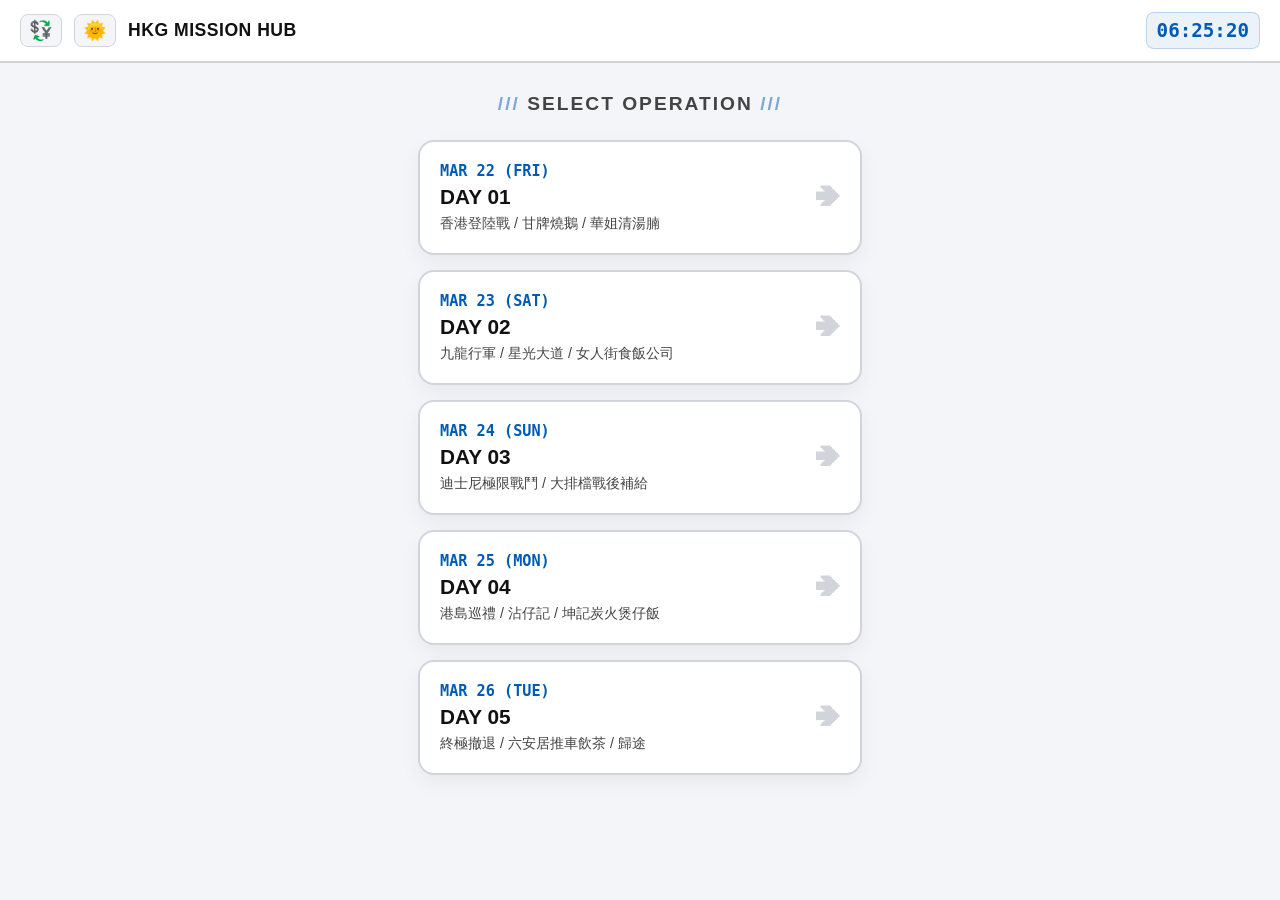
==== index.html @ 3b7c4118 "Add files via upload" ====
<!DOCTYPE html>
<html lang="zh-TW">
<head>
    <meta charset="UTF-8">
    <meta name="viewport" content="width=device-width, initial-scale=1.0">
    <title>HKG_OPERATION | 香港行軍總署</title>
    
    <script>
        const urlParams = new URLSearchParams(window.location.search);
        // 如果網址帶有 ?hub=1，則強制停留在主選單不跳轉
        if (!urlParams.get('hub')) {
            const today = new Date();
            const m = today.getMonth() + 1; // JavaScript 月份從 0 開始
            const d = today.getDate();
            
            // 判斷 3/22 ~ 3/26 自動導航
            if (m === 3) {
                if (d === 22) window.location.replace('hk_day01.html');
                if (d === 23) window.location.replace('hk_day02.html');
                if (d === 24) window.location.replace('hk_day03.html');
                if (d === 25) window.location.replace('hk_day04.html');
                if (d === 26) window.location.replace('hk_day05.html');
            }
        }
    </script>

    <style>
        :root {
            --bg-color: #f4f5f9;
            --text-main: #111111; 
            --text-sub: #444444;
            --tech-blue: #005bb5; 
            --tech-blue-light: rgba(0, 91, 181, 0.08);
            --card-bg: #ffffff;
            --border-color: #d1d5db;
        }

        /* 🌙 深色模式變數 */
        body.dark-mode {
            --bg-color: #121212; --text-main: #e0e0e0; --text-sub: #a0a0a0;
            --card-bg: #1e1e1e; --border-color: #333333;
            --tech-blue: #4da8da; --tech-blue-light: rgba(77, 168, 218, 0.15);
        }

        body {
            background-color: var(--bg-color); color: var(--text-main);
            font-family: -apple-system, BlinkMacSystemFont, "Segoe UI", Roboto, sans-serif;
            margin: 0; padding: 0; height: 100vh; display: flex; flex-direction: column; overflow: hidden;
            transition: background-color 0.3s ease;
        }

        /* 頂部資訊列 */
        .sys-header {
            padding: 12px 20px; background: var(--card-bg); border-bottom: 2px solid var(--border-color);
            display: flex; justify-content: space-between; align-items: center; z-index: 20; position: relative;
            transition: background 0.3s ease, border-color 0.3s ease;
        }
        .header-left { display: flex; align-items: center; gap: 12px; }
        h1 { font-size: 1.1rem; font-weight: 800; margin: 0; color: var(--text-main); letter-spacing: 0.5px; }
        .theme-toggle { background: var(--bg-color); border: 1px solid var(--border-color); border-radius: 8px; font-size: 1.2rem; cursor: pointer; padding: 4px 8px; transition: all 0.2s; }
        .theme-toggle:active { transform: scale(0.9); }
        #live-clock { font-family: 'Consolas', monospace; font-size: 1.2rem; font-weight: 900; color: var(--tech-blue); background: var(--tech-blue-light); padding: 6px 10px; border-radius: 8px; border: 1px solid rgba(0, 91, 181, 0.2); }

        /* 💱 即時匯率面板 (浮動) */
        .currency-panel {
            position: absolute; top: 65px; left: 15px; background: var(--card-bg);
            border: 2px solid var(--tech-blue); border-radius: 12px; padding: 15px;
            box-shadow: 0 10px 30px rgba(0,0,0,0.2); z-index: 100;
            display: none; flex-direction: column; gap: 10px; width: 230px;
            transform-origin: top left; animation: scaleIn 0.2s ease-out forwards;
        }
        .currency-panel.show { display: flex; }
        .currency-panel input { padding: 10px; border: 1px solid var(--border-color); border-radius: 6px; font-size: 1.1rem; width: 100%; box-sizing: border-box; background: var(--bg-color); color: var(--text-main); font-weight: bold; }
        .currency-panel input:focus { outline: none; border-color: var(--tech-blue); }
        @keyframes scaleIn { from { opacity: 0; transform: scale(0.9); } to { opacity: 1; transform: scale(1); } }

        /* 大廳選單佈局 */
        .hub-container {
            flex-grow: 1; padding: 20px; overflow-y: auto; display: flex; flex-direction: column; gap: 15px; align-items: center; -webkit-overflow-scrolling: touch;
        }
        .hub-title { font-size: 1.2rem; font-weight: 800; color: var(--text-sub); margin: 10px 0; text-align: center; letter-spacing: 2px; }
        .hub-title::before, .hub-title::after { content: ' /// '; color: var(--tech-blue); opacity: 0.5; }

        /* 日期卡片 */
        .day-card {
            width: 100%; max-width: 400px; background: var(--card-bg); border: 2px solid var(--border-color);
            border-radius: 16px; padding: 20px; text-decoration: none; color: var(--text-main);
            display: flex; align-items: center; justify-content: space-between; transition: all 0.2s;
            box-shadow: 0 8px 20px rgba(0,0,0,0.05);
        }
        .day-card:active { transform: scale(0.97); border-color: var(--tech-blue); background: var(--tech-blue-light); }
        .day-info { display: flex; flex-direction: column; gap: 5px; }
        .day-date { font-family: 'Consolas', monospace; font-size: 0.95rem; color: var(--tech-blue); font-weight: bold; }
        .day-title { font-size: 1.3rem; font-weight: 900; margin: 0; }
        .day-sub { font-size: 0.9rem; color: var(--text-sub); margin: 0; }
        .day-arrow { font-size: 1.5rem; color: var(--border-color); font-weight: bold; transition: color 0.2s; }
        .day-card:active .day-arrow { color: var(--tech-blue); }
    </style>
</head>
<body>

    <div class="sys-header">
        <div class="header-left">
            <button class="theme-toggle" id="btn-currency" onclick="toggleCurrency()" title="開啟匯率換算">💱</button>
            <button class="theme-toggle" id="theme-btn" onclick="toggleTheme()" title="切換深淺色">🌞</button>
            <h1>HKG MISSION HUB</h1>
        </div>
        <span id="live-clock">00:00:00</span>

        <div id="currency-panel" class="currency-panel">
            <div style="font-size: 0.95rem; font-weight: 800; color: var(--tech-blue); border-bottom: 1px dashed var(--border-color); padding-bottom: 5px;">匯率換算 (HKD ➔ TWD)</div>
            <input type="number" id="hkd-input" placeholder="輸入 HKD 金額" oninput="calcCurrency()">
            <div style="display: flex; justify-content: space-between; align-items: baseline; margin-top: 5px;">
                <span style="font-size: 0.9rem; color: var(--text-sub);">約合台幣：</span>
                <span style="font-size: 1.3rem; font-weight: 900; color: #d93025; font-family: 'Consolas', monospace;"><span id="twd-output">0</span></span>
            </div>
            <small id="rate-display" style="color:var(--text-sub); text-align: right; font-size: 0.75rem; display: block; margin-top: 4px;">準備獲取即時網路匯率...</small>
        </div>
    </div>

    <div class="hub-container" onclick="closeCurrencyPanel()">
        <div class="hub-title">SELECT OPERATION</div>

        <a href="hk_day01.html" class="day-card">
            <div class="day-info">
                <span class="day-date">MAR 22 (FRI)</span>
                <h2 class="day-title">DAY 01</h2>
                <p class="day-sub">香港登陸戰 / 甘牌燒鵝 / 華姐清湯腩</p>
            </div>
            <span class="day-arrow">➔</span>
        </a>

        <a href="hk_day02.html" class="day-card">
            <div class="day-info">
                <span class="day-date">MAR 23 (SAT)</span>
                <h2 class="day-title">DAY 02</h2>
                <p class="day-sub">九龍行軍 / 星光大道 / 女人街食飯公司</p>
            </div>
            <span class="day-arrow">➔</span>
        </a>

        <a href="hk_day03.html" class="day-card">
            <div class="day-info">
                <span class="day-date">MAR 24 (SUN)</span>
                <h2 class="day-title">DAY 03</h2>
                <p class="day-sub">迪士尼極限戰鬥 / 大排檔戰後補給</p>
            </div>
            <span class="day-arrow">➔</span>
        </a>

        <a href="hk_day04.html" class="day-card">
            <div class="day-info">
                <span class="day-date">MAR 25 (MON)</span>
                <h2 class="day-title">DAY 04</h2>
                <p class="day-sub">港島巡禮 / 沾仔記 / 坤記炭火煲仔飯</p>
            </div>
            <span class="day-arrow">➔</span>
        </a>

        <a href="hk_day05.html" class="day-card">
            <div class="day-info">
                <span class="day-date">MAR 26 (TUE)</span>
                <h2 class="day-title">DAY 05</h2>
                <p class="day-sub">終極撤退 / 六安居推車飲茶 / 歸途</p>
            </div>
            <span class="day-arrow">➔</span>
        </a>
    </div>

    <script>
        const currencyPanel = document.getElementById('currency-panel');

        // --- 💱 即時網路匯率 ---
        let currentRate = 4.1; 
        let isRateFetched = false;

        async function fetchRealTimeRate() {
            if (isRateFetched) return; 
            const rateDisplay = document.getElementById('rate-display');
            rateDisplay.textContent = '🔄 正在獲取最新網路匯率...';
            rateDisplay.style.color = 'var(--tech-blue)';

            try {
                const response = await fetch('https://open.er-api.com/v6/latest/HKD');
                const data = await response.json();
                if (data && data.rates && data.rates.TWD) {
                    currentRate = data.rates.TWD; 
                    isRateFetched = true;
                    rateDisplay.textContent = `✅ 最新匯率 1 HKD = ${currentRate.toFixed(2)} TWD`;
                    rateDisplay.style.color = '#2e7d32'; 
                    calcCurrency(); 
                }
            } catch (error) {
                rateDisplay.textContent = `⚠️ 處於離線狀態，使用預設匯率 1 : 4.1`;
                rateDisplay.style.color = '#d93025'; 
            }
        }

        function toggleCurrency() {
            currencyPanel.classList.toggle('show');
            if(currencyPanel.classList.contains('show')) {
                document.getElementById('hkd-input').focus();
                fetchRealTimeRate(); 
            }
        }
        
        function closeCurrencyPanel() {
            if(currencyPanel.classList.contains('show')) currencyPanel.classList.remove('show');
        }

        function calcCurrency() {
            const hkd = document.getElementById('hkd-input').value;
            document.getElementById('twd-output').textContent = hkd ? Math.round(hkd * currentRate) : 0;
        }

        // --- 系統時鐘 ---
        function updateSystemData() {
            const now = new Date();
            document.getElementById('live-clock').textContent = 
                String(now.getHours()).padStart(2, '0') + ':' + 
                String(now.getMinutes()).padStart(2, '0') + ':' + 
                String(now.getSeconds()).padStart(2, '0');
        }
        setInterval(updateSystemData, 1000); 
        updateSystemData();

        // --- 🌙 深色模式 ---
        function toggleTheme() {
            document.body.classList.toggle('dark-mode');
            const btn = document.getElementById('theme-btn');
            btn.textContent = document.body.classList.contains('dark-mode') ? '🌜' : '🌞';
            closeCurrencyPanel();
        }
    </script>
</body>
</html>
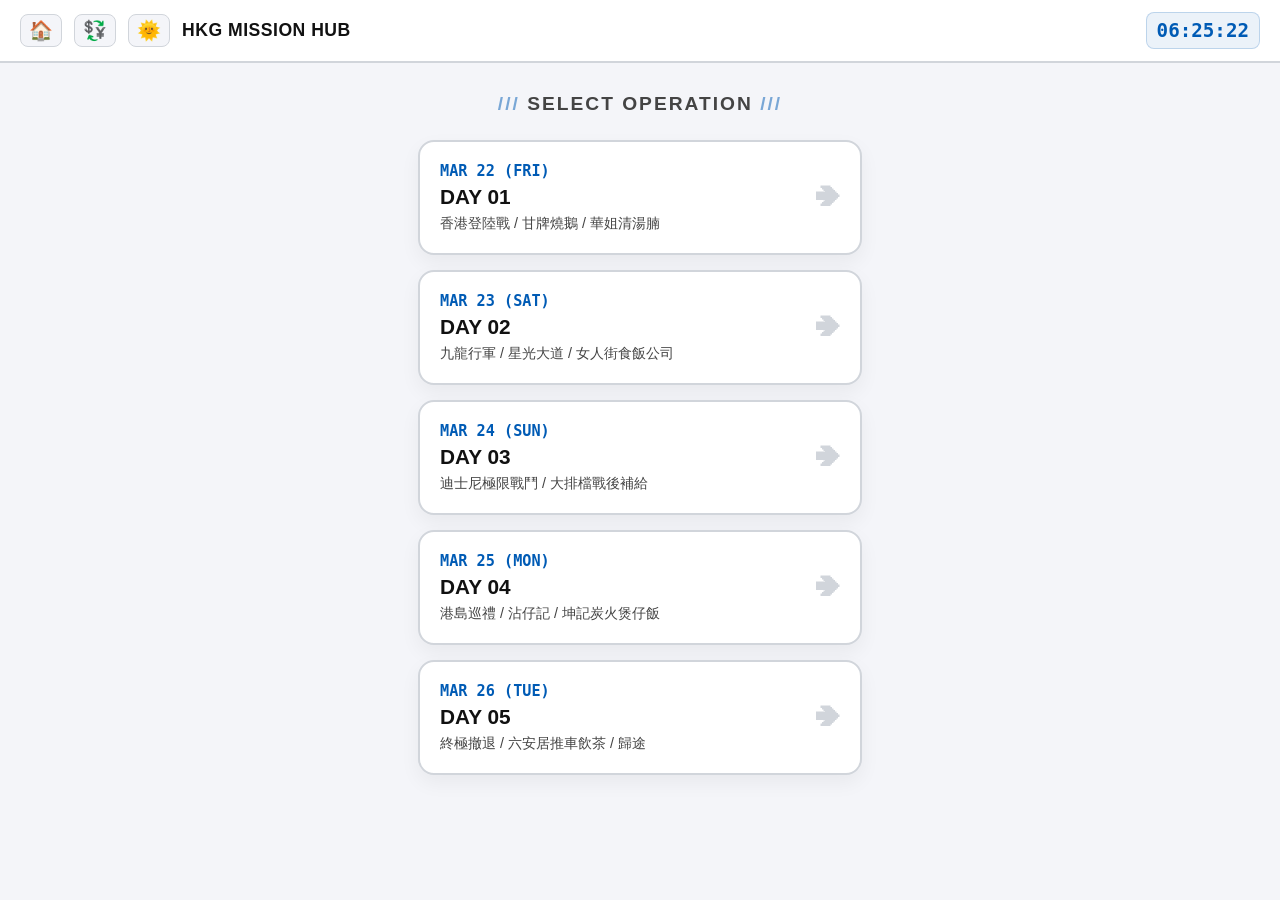
==== commit 160d2702: "Add files via upload" ====
--- a/index.html
+++ b/index.html
@@ -101,6 +101,7 @@
 
     <div class="sys-header">
         <div class="header-left">
+            <a href="index.html?hub=1" class="theme-toggle" style="text-decoration: none; display: flex; align-items: center; justify-content: center;" title="回主選單大廳">🏠</a>
             <button class="theme-toggle" id="btn-currency" onclick="toggleCurrency()" title="開啟匯率換算">💱</button>
             <button class="theme-toggle" id="theme-btn" onclick="toggleTheme()" title="切換深淺色">🌞</button>
             <h1>HKG MISSION HUB</h1>
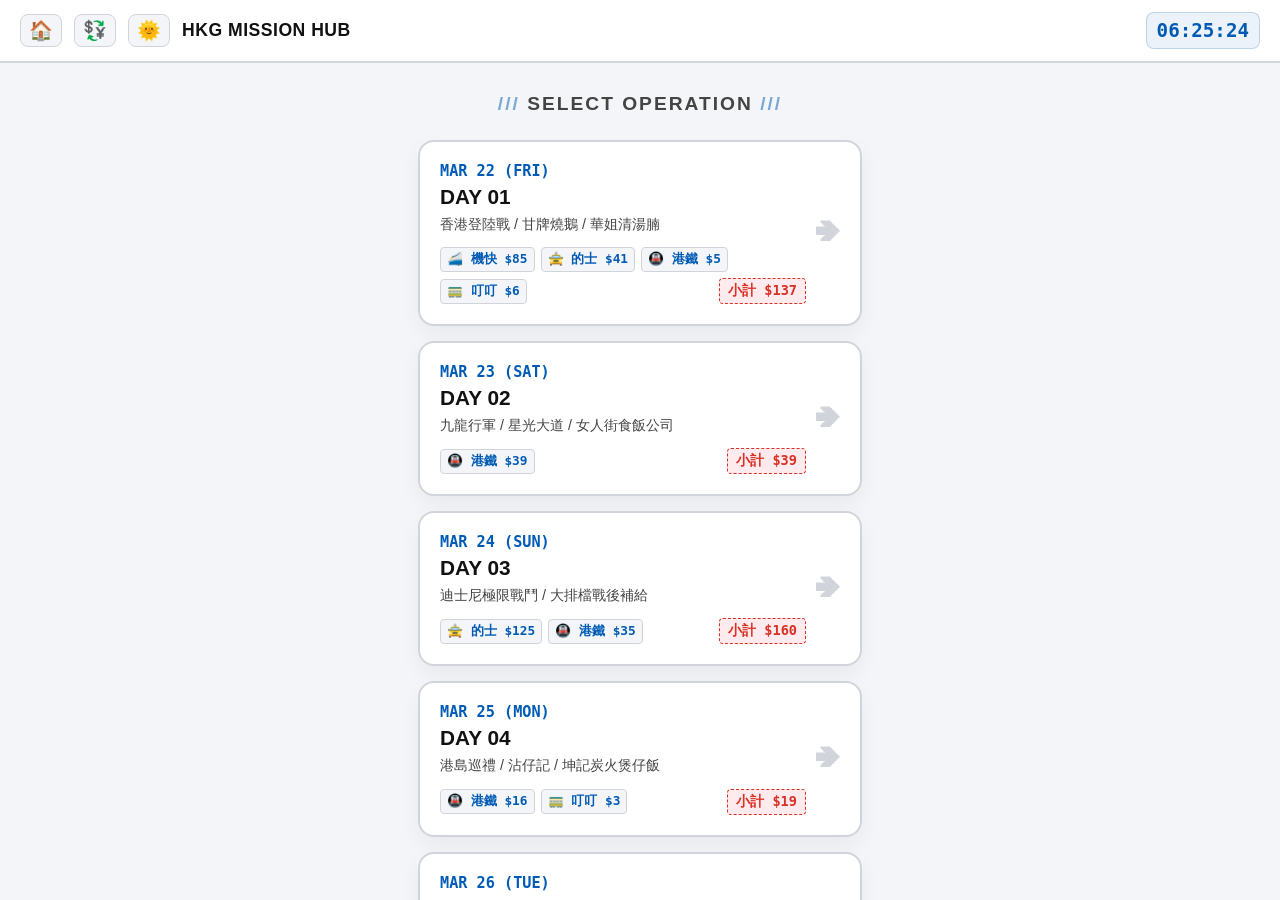
==== commit 8f0358b5: "Add files via upload" ====
--- a/index.html
+++ b/index.html
@@ -76,8 +76,11 @@
 
         /* 大廳選單佈局 */
         .hub-container {
-            flex-grow: 1; padding: 20px; overflow-y: auto; display: flex; flex-direction: column; gap: 15px; align-items: center; -webkit-overflow-scrolling: touch;
-        }
+            flex-grow: 1; padding: 20px; overflow-y: auto; display: flex; flex-direction: column; gap: 15px; align-items: center; -webkit-overflow-scrolling: touch; padding-bottom: 40px;
+        }
+        .hub-container::-webkit-scrollbar { width: 4px; }
+        .hub-container::-webkit-scrollbar-thumb { background: var(--border-color); border-radius: 4px; }
+
         .hub-title { font-size: 1.2rem; font-weight: 800; color: var(--text-sub); margin: 10px 0; text-align: center; letter-spacing: 2px; }
         .hub-title::before, .hub-title::after { content: ' /// '; color: var(--tech-blue); opacity: 0.5; }
 
@@ -89,12 +92,34 @@
             box-shadow: 0 8px 20px rgba(0,0,0,0.05);
         }
         .day-card:active { transform: scale(0.97); border-color: var(--tech-blue); background: var(--tech-blue-light); }
-        .day-info { display: flex; flex-direction: column; gap: 5px; }
+        .day-info { display: flex; flex-direction: column; gap: 5px; width: 100%; }
         .day-date { font-family: 'Consolas', monospace; font-size: 0.95rem; color: var(--tech-blue); font-weight: bold; }
         .day-title { font-size: 1.3rem; font-weight: 900; margin: 0; }
-        .day-sub { font-size: 0.9rem; color: var(--text-sub); margin: 0; }
-        .day-arrow { font-size: 1.5rem; color: var(--border-color); font-weight: bold; transition: color 0.2s; }
+        .day-sub { font-size: 0.9rem; color: var(--text-sub); margin: 0; line-height: 1.4; }
+        .day-arrow { font-size: 1.5rem; color: var(--border-color); font-weight: bold; transition: color 0.2s; flex-shrink: 0; margin-left: 10px; }
         .day-card:active .day-arrow { color: var(--tech-blue); }
+
+        /* 每日交通花費標籤 */
+        .day-budget { display: flex; gap: 6px; margin-top: 8px; flex-wrap: wrap; align-items: center; }
+        .b-tag { font-family: 'Consolas', monospace; font-size: 0.8rem; background: var(--bg-color); color: var(--tech-blue); padding: 3px 6px; border-radius: 4px; border: 1px solid var(--border-color); font-weight: bold; }
+        body.dark-mode .b-tag { background: #222; border-color: #444; color: #81d4fa; }
+        
+        /* 每日總計標籤 */
+        .b-total { font-family: 'Consolas', monospace; font-size: 0.85rem; background: #ffebee; color: #d93025; padding: 3px 8px; border-radius: 4px; border: 1px dashed #d93025; font-weight: 900; margin-left: auto; }
+        body.dark-mode .b-total { background: #4a1c1c; color: #ff8a80; border-color: #ff8a80; }
+
+        /* 預算面板 */
+        .budget-card {
+            width: 100%; max-width: 400px; background: var(--tech-blue-light); border: 2px dashed var(--tech-blue);
+            border-radius: 16px; padding: 20px; color: var(--text-main); box-sizing: border-box;
+            display: flex; flex-direction: column; gap: 10px; box-shadow: 0 8px 20px rgba(0,0,0,0.05);
+            margin-top: 10px;
+        }
+        .budget-title { font-size: 1.1rem; font-weight: 800; color: var(--tech-blue); border-bottom: 1px solid rgba(0, 91, 181, 0.2); padding-bottom: 8px; margin: 0 0 5px 0; display: flex; align-items: center; gap: 8px; }
+        .budget-row { display: flex; justify-content: space-between; font-size: 0.95rem; color: var(--text-sub); border-bottom: 1px dotted var(--border-color); padding-bottom: 5px; margin-bottom: 5px; font-family: 'Consolas', monospace; }
+        .budget-row span:first-child { font-family: -apple-system, BlinkMacSystemFont, "Segoe UI", Roboto, sans-serif; }
+        .budget-total { display: flex; justify-content: space-between; font-size: 1.25rem; font-weight: 900; color: #d93025; margin-top: 5px; padding-top: 10px; border-top: 2px solid var(--border-color); font-family: 'Consolas', monospace; }
+        .budget-note { font-size: 0.8rem; color: var(--text-sub); text-align: left; margin-top: 5px; opacity: 0.8; line-height: 1.4; }
     </style>
 </head>
 <body>
@@ -127,6 +152,13 @@
                 <span class="day-date">MAR 22 (FRI)</span>
                 <h2 class="day-title">DAY 01</h2>
                 <p class="day-sub">香港登陸戰 / 甘牌燒鵝 / 華姐清湯腩</p>
+                <div class="day-budget">
+                    <span class="b-tag">🚄 機快 $85</span>
+                    <span class="b-tag">🚖 的士 $41</span>
+                    <span class="b-tag">🚇 港鐵 $5</span>
+                    <span class="b-tag">🚃 叮叮 $6</span>
+                    <span class="b-total">小計 $137</span>
+                </div>
             </div>
             <span class="day-arrow">➔</span>
         </a>
@@ -136,6 +168,10 @@
                 <span class="day-date">MAR 23 (SAT)</span>
                 <h2 class="day-title">DAY 02</h2>
                 <p class="day-sub">九龍行軍 / 星光大道 / 女人街食飯公司</p>
+                <div class="day-budget">
+                    <span class="b-tag">🚇 港鐵 $39</span>
+                    <span class="b-total">小計 $39</span>
+                </div>
             </div>
             <span class="day-arrow">➔</span>
         </a>
@@ -145,6 +181,11 @@
                 <span class="day-date">MAR 24 (SUN)</span>
                 <h2 class="day-title">DAY 03</h2>
                 <p class="day-sub">迪士尼極限戰鬥 / 大排檔戰後補給</p>
+                <div class="day-budget">
+                    <span class="b-tag">🚖 的士 $125</span>
+                    <span class="b-tag">🚇 港鐵 $35</span>
+                    <span class="b-total">小計 $160</span>
+                </div>
             </div>
             <span class="day-arrow">➔</span>
         </a>
@@ -154,6 +195,11 @@
                 <span class="day-date">MAR 25 (MON)</span>
                 <h2 class="day-title">DAY 04</h2>
                 <p class="day-sub">港島巡禮 / 沾仔記 / 坤記炭火煲仔飯</p>
+                <div class="day-budget">
+                    <span class="b-tag">🚇 港鐵 $16</span>
+                    <span class="b-tag">🚃 叮叮 $3</span>
+                    <span class="b-total">小計 $19</span>
+                </div>
             </div>
             <span class="day-arrow">➔</span>
         </a>
@@ -163,9 +209,43 @@
                 <span class="day-date">MAR 26 (TUE)</span>
                 <h2 class="day-title">DAY 05</h2>
                 <p class="day-sub">終極撤退 / 六安居推車飲茶 / 歸途</p>
-            </div>
-            <span class="day-arrow">➔</span>
-        </a>
+                <div class="day-budget">
+                    <span class="b-tag">🚃 叮叮 $6</span>
+                    <span class="b-tag">🚖 Uber $20</span>
+                    <span class="b-tag">🚇 港鐵 $5</span>
+                    <span class="b-tag">🚄 機快 $85</span>
+                    <span class="b-total">小計 $116</span>
+                </div>
+            </div>
+            <span class="day-arrow">➔</span>
+        </a>
+
+        <div class="budget-card">
+            <h3 class="budget-title">📊 行程總交通預算 (單人)</h3>
+            <div class="budget-row">
+                <span>🚇 港鐵 (MTR)</span>
+                <span>$100 HKD</span>
+            </div>
+            <div class="budget-row">
+                <span>🚖 Uber / 的士 (雙人均攤)</span>
+                <span>$186 HKD</span>
+            </div>
+            <div class="budget-row">
+                <span>🚃 叮叮車 (Tram)</span>
+                <span>$15 HKD</span>
+            </div>
+            <div class="budget-row">
+                <span>🚄 機場快線 (來回)</span>
+                <span>$170 HKD</span>
+            </div>
+            <div class="budget-total">
+                <span style="font-family: -apple-system, BlinkMacSystemFont, 'Segoe UI', Roboto, sans-serif;">總計預估 (HKD)</span>
+                <span>$471</span>
+            </div>
+            <div class="budget-note">
+                * 註: 上述為單人預估花費。機快(雙人套票)、Uber及的士皆已預設為雙人均攤計算，實際扣款依八達通與當下叫車為準。
+            </div>
+        </div>
     </div>
 
     <script>
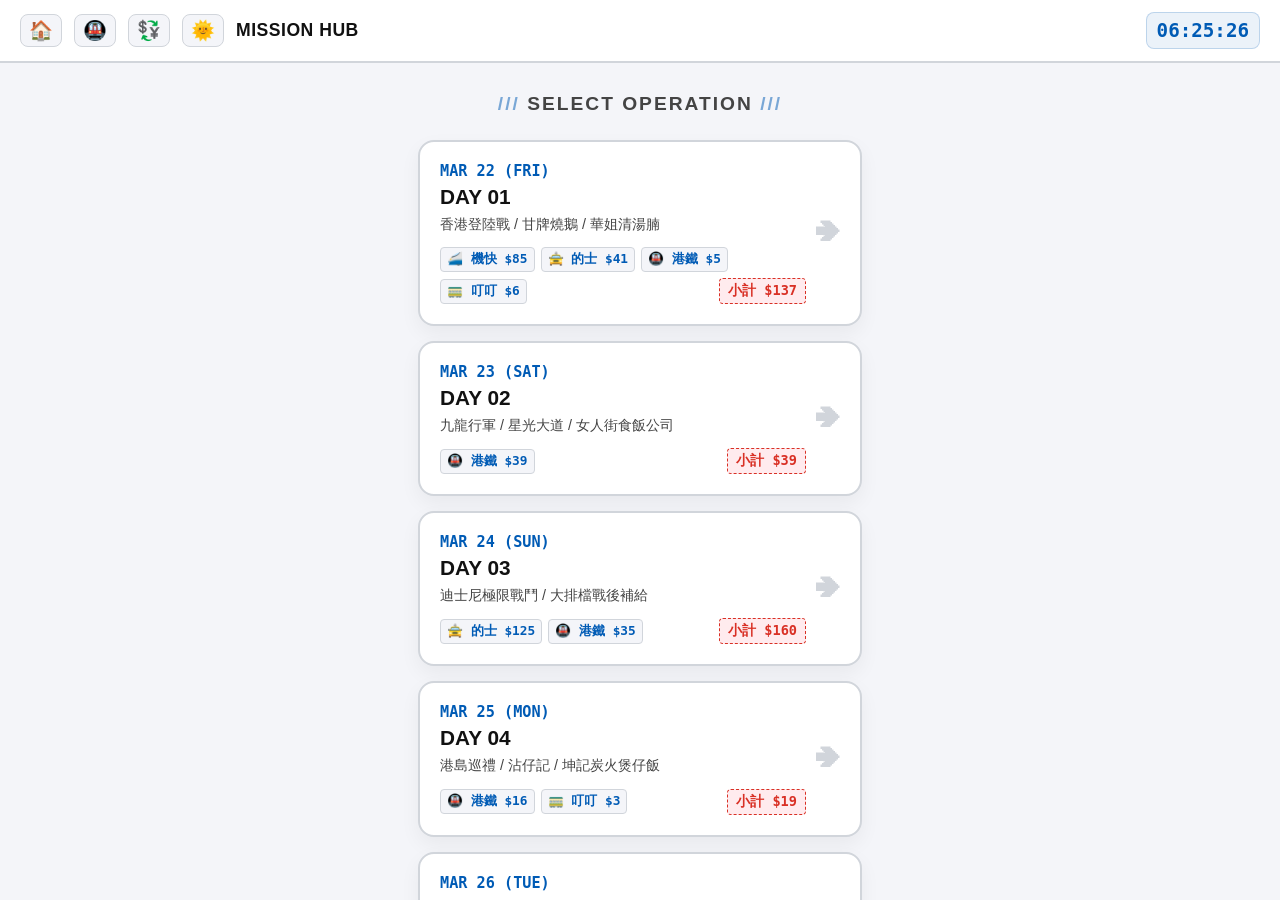
==== commit 65a14ebf: "Add files via upload" ====
--- a/index.html
+++ b/index.html
@@ -4,132 +4,17 @@
     <meta charset="UTF-8">
     <meta name="viewport" content="width=device-width, initial-scale=1.0">
     <title>HKG_OPERATION | 香港行軍總署</title>
-    
-    <script>
-        const urlParams = new URLSearchParams(window.location.search);
-        // 如果網址帶有 ?hub=1，則強制停留在主選單不跳轉
-        if (!urlParams.get('hub')) {
-            const today = new Date();
-            const m = today.getMonth() + 1; // JavaScript 月份從 0 開始
-            const d = today.getDate();
-            
-            // 判斷 3/22 ~ 3/26 自動導航
-            if (m === 3) {
-                if (d === 22) window.location.replace('hk_day01.html');
-                if (d === 23) window.location.replace('hk_day02.html');
-                if (d === 24) window.location.replace('hk_day03.html');
-                if (d === 25) window.location.replace('hk_day04.html');
-                if (d === 26) window.location.replace('hk_day05.html');
-            }
-        }
-    </script>
-
-    <style>
-        :root {
-            --bg-color: #f4f5f9;
-            --text-main: #111111; 
-            --text-sub: #444444;
-            --tech-blue: #005bb5; 
-            --tech-blue-light: rgba(0, 91, 181, 0.08);
-            --card-bg: #ffffff;
-            --border-color: #d1d5db;
-        }
-
-        /* 🌙 深色模式變數 */
-        body.dark-mode {
-            --bg-color: #121212; --text-main: #e0e0e0; --text-sub: #a0a0a0;
-            --card-bg: #1e1e1e; --border-color: #333333;
-            --tech-blue: #4da8da; --tech-blue-light: rgba(77, 168, 218, 0.15);
-        }
-
-        body {
-            background-color: var(--bg-color); color: var(--text-main);
-            font-family: -apple-system, BlinkMacSystemFont, "Segoe UI", Roboto, sans-serif;
-            margin: 0; padding: 0; height: 100vh; display: flex; flex-direction: column; overflow: hidden;
-            transition: background-color 0.3s ease;
-        }
-
-        /* 頂部資訊列 */
-        .sys-header {
-            padding: 12px 20px; background: var(--card-bg); border-bottom: 2px solid var(--border-color);
-            display: flex; justify-content: space-between; align-items: center; z-index: 20; position: relative;
-            transition: background 0.3s ease, border-color 0.3s ease;
-        }
-        .header-left { display: flex; align-items: center; gap: 12px; }
-        h1 { font-size: 1.1rem; font-weight: 800; margin: 0; color: var(--text-main); letter-spacing: 0.5px; }
-        .theme-toggle { background: var(--bg-color); border: 1px solid var(--border-color); border-radius: 8px; font-size: 1.2rem; cursor: pointer; padding: 4px 8px; transition: all 0.2s; }
-        .theme-toggle:active { transform: scale(0.9); }
-        #live-clock { font-family: 'Consolas', monospace; font-size: 1.2rem; font-weight: 900; color: var(--tech-blue); background: var(--tech-blue-light); padding: 6px 10px; border-radius: 8px; border: 1px solid rgba(0, 91, 181, 0.2); }
-
-        /* 💱 即時匯率面板 (浮動) */
-        .currency-panel {
-            position: absolute; top: 65px; left: 15px; background: var(--card-bg);
-            border: 2px solid var(--tech-blue); border-radius: 12px; padding: 15px;
-            box-shadow: 0 10px 30px rgba(0,0,0,0.2); z-index: 100;
-            display: none; flex-direction: column; gap: 10px; width: 230px;
-            transform-origin: top left; animation: scaleIn 0.2s ease-out forwards;
-        }
-        .currency-panel.show { display: flex; }
-        .currency-panel input { padding: 10px; border: 1px solid var(--border-color); border-radius: 6px; font-size: 1.1rem; width: 100%; box-sizing: border-box; background: var(--bg-color); color: var(--text-main); font-weight: bold; }
-        .currency-panel input:focus { outline: none; border-color: var(--tech-blue); }
-        @keyframes scaleIn { from { opacity: 0; transform: scale(0.9); } to { opacity: 1; transform: scale(1); } }
-
-        /* 大廳選單佈局 */
-        .hub-container {
-            flex-grow: 1; padding: 20px; overflow-y: auto; display: flex; flex-direction: column; gap: 15px; align-items: center; -webkit-overflow-scrolling: touch; padding-bottom: 40px;
-        }
-        .hub-container::-webkit-scrollbar { width: 4px; }
-        .hub-container::-webkit-scrollbar-thumb { background: var(--border-color); border-radius: 4px; }
-
-        .hub-title { font-size: 1.2rem; font-weight: 800; color: var(--text-sub); margin: 10px 0; text-align: center; letter-spacing: 2px; }
-        .hub-title::before, .hub-title::after { content: ' /// '; color: var(--tech-blue); opacity: 0.5; }
-
-        /* 日期卡片 */
-        .day-card {
-            width: 100%; max-width: 400px; background: var(--card-bg); border: 2px solid var(--border-color);
-            border-radius: 16px; padding: 20px; text-decoration: none; color: var(--text-main);
-            display: flex; align-items: center; justify-content: space-between; transition: all 0.2s;
-            box-shadow: 0 8px 20px rgba(0,0,0,0.05);
-        }
-        .day-card:active { transform: scale(0.97); border-color: var(--tech-blue); background: var(--tech-blue-light); }
-        .day-info { display: flex; flex-direction: column; gap: 5px; width: 100%; }
-        .day-date { font-family: 'Consolas', monospace; font-size: 0.95rem; color: var(--tech-blue); font-weight: bold; }
-        .day-title { font-size: 1.3rem; font-weight: 900; margin: 0; }
-        .day-sub { font-size: 0.9rem; color: var(--text-sub); margin: 0; line-height: 1.4; }
-        .day-arrow { font-size: 1.5rem; color: var(--border-color); font-weight: bold; transition: color 0.2s; flex-shrink: 0; margin-left: 10px; }
-        .day-card:active .day-arrow { color: var(--tech-blue); }
-
-        /* 每日交通花費標籤 */
-        .day-budget { display: flex; gap: 6px; margin-top: 8px; flex-wrap: wrap; align-items: center; }
-        .b-tag { font-family: 'Consolas', monospace; font-size: 0.8rem; background: var(--bg-color); color: var(--tech-blue); padding: 3px 6px; border-radius: 4px; border: 1px solid var(--border-color); font-weight: bold; }
-        body.dark-mode .b-tag { background: #222; border-color: #444; color: #81d4fa; }
-        
-        /* 每日總計標籤 */
-        .b-total { font-family: 'Consolas', monospace; font-size: 0.85rem; background: #ffebee; color: #d93025; padding: 3px 8px; border-radius: 4px; border: 1px dashed #d93025; font-weight: 900; margin-left: auto; }
-        body.dark-mode .b-total { background: #4a1c1c; color: #ff8a80; border-color: #ff8a80; }
-
-        /* 預算面板 */
-        .budget-card {
-            width: 100%; max-width: 400px; background: var(--tech-blue-light); border: 2px dashed var(--tech-blue);
-            border-radius: 16px; padding: 20px; color: var(--text-main); box-sizing: border-box;
-            display: flex; flex-direction: column; gap: 10px; box-shadow: 0 8px 20px rgba(0,0,0,0.05);
-            margin-top: 10px;
-        }
-        .budget-title { font-size: 1.1rem; font-weight: 800; color: var(--tech-blue); border-bottom: 1px solid rgba(0, 91, 181, 0.2); padding-bottom: 8px; margin: 0 0 5px 0; display: flex; align-items: center; gap: 8px; }
-        .budget-row { display: flex; justify-content: space-between; font-size: 0.95rem; color: var(--text-sub); border-bottom: 1px dotted var(--border-color); padding-bottom: 5px; margin-bottom: 5px; font-family: 'Consolas', monospace; }
-        .budget-row span:first-child { font-family: -apple-system, BlinkMacSystemFont, "Segoe UI", Roboto, sans-serif; }
-        .budget-total { display: flex; justify-content: space-between; font-size: 1.25rem; font-weight: 900; color: #d93025; margin-top: 5px; padding-top: 10px; border-top: 2px solid var(--border-color); font-family: 'Consolas', monospace; }
-        .budget-note { font-size: 0.8rem; color: var(--text-sub); text-align: left; margin-top: 5px; opacity: 0.8; line-height: 1.4; }
-    </style>
+    <link rel="stylesheet" href="common.css">
 </head>
 <body>
 
     <div class="sys-header">
         <div class="header-left">
             <a href="index.html?hub=1" class="theme-toggle" style="text-decoration: none; display: flex; align-items: center; justify-content: center;" title="回主選單大廳">🏠</a>
+            <button class="theme-toggle" id="btn-mtr" onclick="toggleMTR()" title="港鐵即時雷達">🚇</button>
             <button class="theme-toggle" id="btn-currency" onclick="toggleCurrency()" title="開啟匯率換算">💱</button>
             <button class="theme-toggle" id="theme-btn" onclick="toggleTheme()" title="切換深淺色">🌞</button>
-            <h1>HKG MISSION HUB</h1>
+            <h1>MISSION HUB</h1>
         </div>
         <span id="live-clock">00:00:00</span>
 
@@ -140,7 +25,29 @@
                 <span style="font-size: 0.9rem; color: var(--text-sub);">約合台幣：</span>
                 <span style="font-size: 1.3rem; font-weight: 900; color: #d93025; font-family: 'Consolas', monospace;"><span id="twd-output">0</span></span>
             </div>
-            <small id="rate-display" style="color:var(--text-sub); text-align: right; font-size: 0.75rem; display: block; margin-top: 4px;">準備獲取即時網路匯率...</small>
+        </div>
+
+        <div id="mtr-panel" class="currency-panel" style="left: 55px; width: 280px;">
+            <div style="font-size: 0.95rem; font-weight: 800; color: var(--tech-blue); border-bottom: 1px dashed var(--border-color); padding-bottom: 5px;">港鐵全路網即時看板</div>
+            
+            <div class="mtr-selectors" style="flex-direction: column; gap: 8px; margin-top: 10px;">
+                <select id="mtr-line-select" onchange="updateMTRStations()" style="padding: 8px; border-radius: 6px; font-weight: bold;"></select>
+                <select id="mtr-sta-select" style="padding: 8px; border-radius: 6px; font-weight: bold;"></select>
+            </div>
+
+            <button onclick="scanStationMTR()" style="background: var(--tech-blue); color: white; border: none; padding: 8px; border-radius: 6px; font-weight: bold; cursor: pointer; margin-top: 10px;">📡 掃描月台動態</button>
+            
+            <div id="mtr-result" style="display: none; flex-direction: column; gap: 10px; margin-top: 10px; padding-top: 10px; border-top: 1px dashed var(--border-color);">
+                <div style="background: var(--bg-color); padding: 8px; border-radius: 6px; border-left: 4px solid var(--tech-blue);">
+                    <div style="font-size: 0.85rem; color: var(--text-sub);">往 <span id="mtr-up-dest" style="font-weight:bold; color:var(--text-main);">--</span></div>
+                    <div id="mtr-up-time" style="font-family: 'Consolas', monospace; font-size: 1.2rem; font-weight: 900; color: #d93025; margin-top: 2px;">--</div>
+                </div>
+                <div style="background: var(--bg-color); padding: 8px; border-radius: 6px; border-left: 4px solid #e65100;">
+                    <div style="font-size: 0.85rem; color: var(--text-sub);">往 <span id="mtr-down-dest" style="font-weight:bold; color:var(--text-main);">--</span></div>
+                    <div id="mtr-down-time" style="font-family: 'Consolas', monospace; font-size: 1.2rem; font-weight: 900; color: #d93025; margin-top: 2px;">--</div>
+                </div>
+            </div>
+            <small id="mtr-status" style="color:var(--text-sub); text-align: center; font-size: 0.75rem; margin-top: 8px;">選擇路線與車站</small>
         </div>
     </div>
 
@@ -248,70 +155,6 @@
         </div>
     </div>
 
-    <script>
-        const currencyPanel = document.getElementById('currency-panel');
-
-        // --- 💱 即時網路匯率 ---
-        let currentRate = 4.1; 
-        let isRateFetched = false;
-
-        async function fetchRealTimeRate() {
-            if (isRateFetched) return; 
-            const rateDisplay = document.getElementById('rate-display');
-            rateDisplay.textContent = '🔄 正在獲取最新網路匯率...';
-            rateDisplay.style.color = 'var(--tech-blue)';
-
-            try {
-                const response = await fetch('https://open.er-api.com/v6/latest/HKD');
-                const data = await response.json();
-                if (data && data.rates && data.rates.TWD) {
-                    currentRate = data.rates.TWD; 
-                    isRateFetched = true;
-                    rateDisplay.textContent = `✅ 最新匯率 1 HKD = ${currentRate.toFixed(2)} TWD`;
-                    rateDisplay.style.color = '#2e7d32'; 
-                    calcCurrency(); 
-                }
-            } catch (error) {
-                rateDisplay.textContent = `⚠️ 處於離線狀態，使用預設匯率 1 : 4.1`;
-                rateDisplay.style.color = '#d93025'; 
-            }
-        }
-
-        function toggleCurrency() {
-            currencyPanel.classList.toggle('show');
-            if(currencyPanel.classList.contains('show')) {
-                document.getElementById('hkd-input').focus();
-                fetchRealTimeRate(); 
-            }
-        }
-        
-        function closeCurrencyPanel() {
-            if(currencyPanel.classList.contains('show')) currencyPanel.classList.remove('show');
-        }
-
-        function calcCurrency() {
-            const hkd = document.getElementById('hkd-input').value;
-            document.getElementById('twd-output').textContent = hkd ? Math.round(hkd * currentRate) : 0;
-        }
-
-        // --- 系統時鐘 ---
-        function updateSystemData() {
-            const now = new Date();
-            document.getElementById('live-clock').textContent = 
-                String(now.getHours()).padStart(2, '0') + ':' + 
-                String(now.getMinutes()).padStart(2, '0') + ':' + 
-                String(now.getSeconds()).padStart(2, '0');
-        }
-        setInterval(updateSystemData, 1000); 
-        updateSystemData();
-
-        // --- 🌙 深色模式 ---
-        function toggleTheme() {
-            document.body.classList.toggle('dark-mode');
-            const btn = document.getElementById('theme-btn');
-            btn.textContent = document.body.classList.contains('dark-mode') ? '🌜' : '🌞';
-            closeCurrencyPanel();
-        }
-    </script>
+    <script src="common.js" defer></script>
 </body>
 </html>
--- a/common.css
+++ b/common.css
@@ -0,0 +1,209 @@
+/* =========================================
+   全局與深色模式變數
+========================================= */
+:root {
+    --bg-color: #f4f5f9;
+    --text-main: #111111; 
+    --text-sub: #444444;
+    --tech-blue: #005bb5; 
+    --tech-blue-light: rgba(0, 91, 181, 0.08);
+    --card-bg: #ffffff;
+    --border-color: #d1d5db;
+    --tag-time: #e3f2fd;
+    --tag-money: #fce4ec;
+    --tag-star: #fff8e1;
+    --tag-tip: #e8f5e9;
+    --plan-b-bg: #fff3e0;
+    --plan-b-border: #ffb74d;
+}
+
+body.dark-mode {
+    --bg-color: #121212; --text-main: #e0e0e0; --text-sub: #a0a0a0;
+    --card-bg: #1e1e1e; --border-color: #333333;
+    --tech-blue: #4da8da; --tech-blue-light: rgba(77, 168, 218, 0.15);
+    --tag-time: #1a365d; --tag-money: #4a148c; --tag-star: #f57f17; --tag-tip: #1b5e20;
+    --plan-b-bg: #3e2723; --plan-b-border: #ff9800;
+}
+
+body {
+    background-color: var(--bg-color); color: var(--text-main);
+    font-family: -apple-system, BlinkMacSystemFont, "Segoe UI", Roboto, sans-serif;
+    margin: 0; padding: 0; height: 100vh; display: flex; flex-direction: column; overflow: hidden;
+    transition: background-color 0.3s ease;
+}
+
+/* =========================================
+   頂部導航與匯率面板 (共用)
+========================================= */
+.sys-header {
+    padding: 12px 20px; background: var(--card-bg); border-bottom: 2px solid var(--border-color);
+    display: flex; justify-content: space-between; align-items: center; z-index: 20; position: relative;
+    transition: background 0.3s ease, border-color 0.3s ease;
+}
+.header-left { display: flex; align-items: center; gap: 12px; }
+h1 { font-size: 1.1rem; font-weight: 800; margin: 0; color: var(--text-main); letter-spacing: 0.5px; }
+.theme-toggle { background: var(--bg-color); border: 1px solid var(--border-color); border-radius: 8px; font-size: 1.2rem; cursor: pointer; padding: 4px 8px; transition: all 0.2s; }
+.theme-toggle:active { transform: scale(0.9); }
+#live-clock { font-family: 'Consolas', monospace; font-size: 1.2rem; font-weight: 900; color: var(--tech-blue); background: var(--tech-blue-light); padding: 6px 10px; border-radius: 8px; border: 1px solid rgba(0, 91, 181, 0.2); }
+
+.currency-panel {
+    position: absolute; top: 65px; left: 15px; background: var(--card-bg);
+    border: 2px solid var(--tech-blue); border-radius: 12px; padding: 15px;
+    box-shadow: 0 10px 30px rgba(0,0,0,0.2); z-index: 100;
+    display: none; flex-direction: column; gap: 10px; width: 230px;
+    transform-origin: top left; animation: scaleIn 0.2s ease-out forwards;
+}
+.currency-panel.show { display: flex; }
+.currency-panel input { padding: 10px; border: 1px solid var(--border-color); border-radius: 6px; font-size: 1.1rem; width: 100%; box-sizing: border-box; background: var(--bg-color); color: var(--text-main); font-weight: bold; }
+.currency-panel input:focus { outline: none; border-color: var(--tech-blue); }
+@keyframes scaleIn { from { opacity: 0; transform: scale(0.9); } to { opacity: 1; transform: scale(1); } }
+
+/* =========================================
+   首頁大廳專用 (index.html)
+========================================= */
+.hub-container {
+    flex-grow: 1; padding: 20px; overflow-y: auto; display: flex; flex-direction: column; gap: 15px; align-items: center; -webkit-overflow-scrolling: touch; padding-bottom: 40px;
+}
+.hub-container::-webkit-scrollbar { width: 4px; }
+.hub-container::-webkit-scrollbar-thumb { background: var(--border-color); border-radius: 4px; }
+.hub-title { font-size: 1.2rem; font-weight: 800; color: var(--text-sub); margin: 10px 0; text-align: center; letter-spacing: 2px; }
+.hub-title::before, .hub-title::after { content: ' /// '; color: var(--tech-blue); opacity: 0.5; }
+.day-card {
+    width: 100%; max-width: 400px; background: var(--card-bg); border: 2px solid var(--border-color);
+    border-radius: 16px; padding: 20px; text-decoration: none; color: var(--text-main);
+    display: flex; align-items: center; justify-content: space-between; transition: all 0.2s;
+    box-shadow: 0 8px 20px rgba(0,0,0,0.05);
+}
+.day-card:active { transform: scale(0.97); border-color: var(--tech-blue); background: var(--tech-blue-light); }
+.day-info { display: flex; flex-direction: column; gap: 5px; width: 100%; }
+.day-date { font-family: 'Consolas', monospace; font-size: 0.95rem; color: var(--tech-blue); font-weight: bold; }
+.day-title { font-size: 1.3rem; font-weight: 900; margin: 0; }
+.day-sub { font-size: 0.9rem; color: var(--text-sub); margin: 0; line-height: 1.4; }
+.day-arrow { font-size: 1.5rem; color: var(--border-color); font-weight: bold; transition: color 0.2s; flex-shrink: 0; margin-left: 10px; }
+.day-card:active .day-arrow { color: var(--tech-blue); }
+.day-budget { display: flex; gap: 6px; margin-top: 8px; flex-wrap: wrap; align-items: center; }
+.b-tag { font-family: 'Consolas', monospace; font-size: 0.8rem; background: var(--bg-color); color: var(--tech-blue); padding: 3px 6px; border-radius: 4px; border: 1px solid var(--border-color); font-weight: bold; }
+body.dark-mode .b-tag { background: #222; border-color: #444; color: #81d4fa; }
+.b-total { font-family: 'Consolas', monospace; font-size: 0.85rem; background: #ffebee; color: #d93025; padding: 3px 8px; border-radius: 4px; border: 1px dashed #d93025; font-weight: 900; margin-left: auto; }
+body.dark-mode .b-total { background: #4a1c1c; color: #ff8a80; border-color: #ff8a80; }
+.budget-card {
+    width: 100%; max-width: 400px; background: var(--tech-blue-light); border: 2px dashed var(--tech-blue);
+    border-radius: 16px; padding: 20px; color: var(--text-main); box-sizing: border-box;
+    display: flex; flex-direction: column; gap: 10px; box-shadow: 0 8px 20px rgba(0,0,0,0.05); margin-top: 10px;
+}
+.budget-title { font-size: 1.1rem; font-weight: 800; color: var(--tech-blue); border-bottom: 1px solid rgba(0, 91, 181, 0.2); padding-bottom: 8px; margin: 0 0 5px 0; display: flex; align-items: center; gap: 8px; }
+.budget-row { display: flex; justify-content: space-between; font-size: 0.95rem; color: var(--text-sub); border-bottom: 1px dotted var(--border-color); padding-bottom: 5px; margin-bottom: 5px; font-family: 'Consolas', monospace; }
+.budget-total { display: flex; justify-content: space-between; font-size: 1.25rem; font-weight: 900; color: #d93025; margin-top: 5px; padding-top: 10px; border-top: 2px solid var(--border-color); font-family: 'Consolas', monospace; }
+.budget-note { font-size: 0.8rem; color: var(--text-sub); text-align: left; margin-top: 5px; opacity: 0.8; line-height: 1.4; }
+
+/* =========================================
+   行軍卡片專用 (Day 01 ~ 05)
+========================================= */
+.card-stack { flex-grow: 1; position: relative; display: flex; justify-content: center; align-items: center; perspective: 1000px; overflow: hidden; width: 100%; z-index: 1; }
+.card {
+    position: absolute; width: 88%; max-width: 420px; height: 72vh; background: var(--card-bg);
+    border: 2px solid var(--border-color); border-radius: 20px; padding: 25px 22px;
+    box-shadow: 0 15px 35px rgba(0,0,0,0.1); display: flex; flex-direction: column; box-sizing: border-box;
+    transition: transform 0.4s cubic-bezier(0.25, 0.8, 0.25, 1), opacity 0.4s ease, background 0.3s ease;
+    opacity: 0; pointer-events: none; transform: translateX(100%) scale(0.9) rotate(4deg); overflow-y: auto; -webkit-overflow-scrolling: touch;
+}
+.card::-webkit-scrollbar { width: 4px; }
+.card::-webkit-scrollbar-thumb { background: var(--border-color); border-radius: 4px; }
+.card.active { opacity: 1; transform: translateX(0) scale(1) rotate(0deg); pointer-events: auto; border-color: var(--tech-blue); box-shadow: 0 20px 40px rgba(0, 0, 0, 0.2); z-index: 5; }
+.card.prev { transform: translateX(-100%) scale(0.9) rotate(-4deg); opacity: 0; z-index: 4; }
+
+.time { display: inline-block; font-family: 'Consolas', monospace; font-size: 1.2rem; font-weight: 800; color: var(--tech-blue); border-bottom: 2px solid var(--border-color); padding-bottom: 8px; margin-bottom: 12px; }
+.title { font-size: 1.65rem; font-weight: 800; margin: 0 0 10px 0; line-height: 1.35; color: var(--text-main); }
+.location-bar { display: flex; align-items: center; font-size: 1.05rem; font-weight: 700; color: var(--text-sub); margin-bottom: 15px; background: var(--tech-blue-light); padding: 6px 10px; border-radius: 6px; }
+.location-bar::before { content: '📍'; margin-right: 6px; }
+.desc { font-size: 1.1rem; color: var(--text-sub); margin: 0; line-height: 1.7; flex-grow: 1; }
+
+.indoor-map { margin: 15px 0; background: var(--bg-color); border: 1px dashed var(--tech-blue); border-radius: 8px; padding: 15px; position: relative; transition: background 0.3s ease; }
+.indoor-map-title { font-family: 'Consolas', monospace; font-size: 0.95rem; color: var(--tech-blue); font-weight: bold; border-bottom: 1px solid rgba(0, 91, 181, 0.2); padding-bottom: 8px; margin-bottom: 15px; display: flex; align-items: center; gap: 8px; }
+.indoor-map-title::before { content: ''; display: inline-block; width: 8px; height: 8px; background: var(--tech-blue); animation: pulse 1.5s infinite; }
+.path-container { display: flex; flex-direction: column; position: relative; padding-left: 10px; }
+.path-node { display: flex; align-items: flex-start; gap: 15px; position: relative; padding-bottom: 20px; }
+.path-node:not(:last-child)::before { content: ''; position: absolute; left: 7px; top: 20px; bottom: 0; width: 2px; background: var(--border-color); }
+.p-dot { width: 16px; height: 16px; background: var(--card-bg); border: 3px solid var(--border-color); border-radius: 50%; z-index: 2; margin-top: 4px; }
+.path-node.active .p-dot { border-color: var(--tech-blue); background: var(--tech-blue); box-shadow: 0 0 12px rgba(0, 91, 181, 0.4); transform: scale(1.2); }
+.p-label { font-size: 1.05rem; font-weight: 600; color: var(--text-sub); line-height: 1.4; }
+.path-node.active .p-label { color: var(--text-main); font-weight: 800; }
+.p-sub { display: block; font-size: 0.95rem; font-weight: normal; color: var(--tech-blue); margin-top: 4px; }
+
+.live-data-row { display: flex; justify-content: space-between; align-items: center; margin-bottom: 12px; }
+.live-data-label { font-weight: bold; color: var(--text-sub); font-size: 1.05rem; }
+.live-data-value { font-size: 1.3rem; font-family: 'Consolas', monospace; font-weight: 900; }
+
+.checklist { margin: 15px 0; padding: 12px 15px; background: var(--tech-blue-light); border: 1px solid var(--border-color); border-radius: 8px; }
+.checklist-title { font-weight: 800; color: var(--text-main); margin-bottom: 8px; font-size: 1.05rem; }
+.checklist label { display: flex; align-items: flex-start; margin-bottom: 8px; font-size: 1.05rem; color: var(--text-sub); line-height: 1.4;}
+.checklist input[type="checkbox"] { margin-right: 10px; width: 18px; height: 18px; margin-top: 3px; flex-shrink: 0;}
+.plan-b { margin-top: 15px; padding: 12px 15px; background: var(--plan-b-bg); border-left: 5px solid var(--plan-b-border); border-radius: 4px; font-size: 1.05rem; }
+.plan-b-title { font-weight: 800; color: #e65100; margin-bottom: 5px; font-size: 1.05rem; display: flex; align-items: center; gap: 6px; }
+
+.info-group { margin-top: 15px; display: flex; flex-direction: column; gap: 12px; }
+.tag-row { display: flex; align-items: flex-start; gap: 10px; }
+.tag { flex-shrink: 0; font-size: 0.95rem; font-weight: 800; padding: 4px 8px; border-radius: 6px; white-space: nowrap; }
+.tag-row p { margin: 0; font-size: 1.05rem; line-height: 1.5; color: var(--text-main); }
+.tag.t-time { background: var(--tag-time); color: #0277bd; }
+.tag.t-money { background: var(--tag-money); color: #c2185b; }
+.tag.t-star { background: var(--tag-star); color: #e65100; }
+.tag.t-tip { background: var(--tag-tip); color: #2e7d32; }
+body.dark-mode .tag.t-time { color: #81d4fa; }
+body.dark-mode .tag.t-money { color: #f48fb1; }
+body.dark-mode .tag.t-star { color: #ffcc80; }
+body.dark-mode .tag.t-tip { color: #a5d6a7; }
+
+.data-box { margin-top: 20px; background: var(--bg-color); border: 1px solid var(--border-color); border-left: 5px solid var(--tech-blue); padding: 15px; font-family: 'Consolas', monospace; font-size: 1.05rem; display: flex; flex-direction: column; gap: 8px; border-radius: 6px; }
+body.dark-mode .data-box { background: #222; border-color: #444; }
+.data-box .total { margin-top: 8px; padding-top: 8px; border-top: 1px dashed var(--border-color); font-weight: 800; font-size: 1.15rem; color: #d93025; }
+
+.nav-btn {
+    display: flex; align-items: center; justify-content: center; width: 100%; padding: 14px 0;
+    background: var(--card-bg); border: 2px solid var(--tech-blue); color: var(--tech-blue); border-radius: 10px;
+    font-family: 'Consolas', monospace; font-size: 1.05rem; font-weight: 800; text-decoration: none;
+    margin-top: 20px; transition: all 0.2s; gap: 8px; flex-shrink: 0;
+}
+.nav-btn:active { background: var(--tech-blue); color: #fff; transform: scale(0.98); }
+.nav-btn::before { content: '🗺️'; font-size: 1.2rem; }
+
+.controls { padding: 15px 20px 25px 20px; display: flex; justify-content: space-between; align-items: center; background: var(--card-bg); border-top: 1px solid var(--border-color); z-index: 10; transition: background 0.3s ease; }
+.btn { width: 65px; height: 65px; border-radius: 50%; background: var(--card-bg); border: 2px solid var(--border-color); box-shadow: 0 4px 10px rgba(0,0,0,0.05); display: flex; justify-content: center; align-items: center; font-size: 1.6rem; color: var(--text-sub); cursor: pointer; transition: all 0.2s; -webkit-tap-highlight-color: transparent; }
+.btn:active { transform: scale(0.9); }
+.btn-center { flex-grow: 1; margin: 0 15px; height: 55px; border-radius: 27px; font-size: 1.15rem; border-color: var(--tech-blue); color: var(--tech-blue); font-weight: 800; }
+.btn-center:active { background: var(--tech-blue); color: #fff; }
+
+@keyframes pulse { 0%, 100% { opacity: 0.3; } 50% { opacity: 1; } }
+
+/* 港鐵下拉選單在深色模式的調整 */
+body.dark-mode #mtr-route-select option {
+    background-color: var(--card-bg);
+    color: var(--text-main);
+}
+/* 面板切換防呆 */
+#mtr-panel { left: 55px; } /* 讓地鐵面板稍微往右靠，避免跟匯率疊在一起 */
+
+/* =========================================
+   全域雷達與卡片內嵌雷達 (MTR Widget)
+========================================= */
+/* 全域雷達雙選單排版 */
+.mtr-selectors { display: flex; gap: 8px; margin-top: 5px; }
+.mtr-selectors select { flex: 1; padding: 6px; border: 1px solid var(--border-color); border-radius: 6px; background: var(--bg-color); color: var(--text-main); font-weight: bold; font-size: 0.95rem; }
+
+/* 卡片內的雷達面板 */
+.card-mtr-widget {
+    margin: 15px 0; background: var(--bg-color); border: 2px solid var(--tech-blue);
+    border-radius: 10px; overflow: hidden; box-shadow: 0 4px 10px rgba(0,91,181,0.1);
+}
+.card-mtr-widget .w-header {
+    background: var(--tech-blue-light); padding: 10px 15px; display: flex; justify-content: space-between; align-items: center; border-bottom: 1px solid rgba(0,91,181,0.2);
+}
+.card-mtr-widget .w-title { font-weight: 800; color: var(--tech-blue); font-size: 1rem; display: flex; align-items: center; gap: 6px;}
+.card-mtr-widget .w-btn {
+    background: var(--tech-blue); color: #fff; border: none; padding: 6px 12px; border-radius: 6px; font-weight: bold; font-size: 0.9rem; cursor: pointer; transition: transform 0.1s;
+}
+.card-mtr-widget .w-btn:active { transform: scale(0.95); }
+.card-mtr-widget .w-result { padding: 12px 15px; display: none; flex-direction: column; gap: 8px; }
+.card-mtr-widget .w-row { display: flex; justify-content: space-between; align-items: center; font-size: 0.95rem; color: var(--text-sub); }
+.card-mtr-widget .w-val { font-family: 'Consolas', monospace; font-size: 1.1rem; font-weight: bold; color: var(--text-main); }
+body.dark-mode .card-mtr-widget select { background-color: var(--card-bg); color: var(--text-main); }
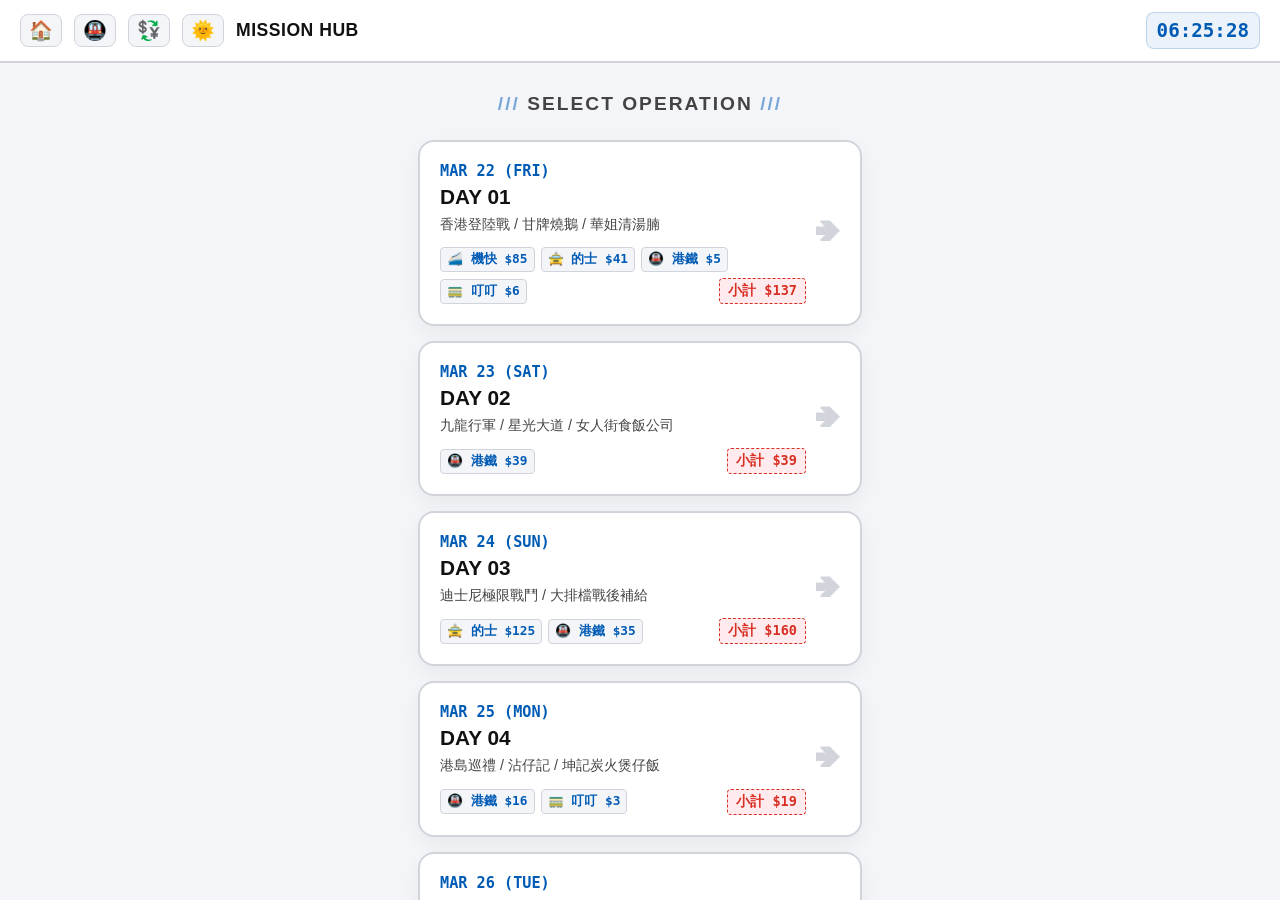
==== commit f47f2736: "Add files via upload" ====
--- a/index.html
+++ b/index.html
@@ -25,6 +25,7 @@
                 <span style="font-size: 0.9rem; color: var(--text-sub);">約合台幣：</span>
                 <span style="font-size: 1.3rem; font-weight: 900; color: #d93025; font-family: 'Consolas', monospace;"><span id="twd-output">0</span></span>
             </div>
+            <small id="rate-display" style="color:var(--text-sub); text-align: right; font-size: 0.75rem; display: block; margin-top: 4px;">準備獲取即時網路匯率...</small>
         </div>
 
         <div id="mtr-panel" class="currency-panel" style="left: 55px; width: 280px;">
@@ -129,29 +130,12 @@
 
         <div class="budget-card">
             <h3 class="budget-title">📊 行程總交通預算 (單人)</h3>
-            <div class="budget-row">
-                <span>🚇 港鐵 (MTR)</span>
-                <span>$100 HKD</span>
-            </div>
-            <div class="budget-row">
-                <span>🚖 Uber / 的士 (雙人均攤)</span>
-                <span>$186 HKD</span>
-            </div>
-            <div class="budget-row">
-                <span>🚃 叮叮車 (Tram)</span>
-                <span>$15 HKD</span>
-            </div>
-            <div class="budget-row">
-                <span>🚄 機場快線 (來回)</span>
-                <span>$170 HKD</span>
-            </div>
-            <div class="budget-total">
-                <span style="font-family: -apple-system, BlinkMacSystemFont, 'Segoe UI', Roboto, sans-serif;">總計預估 (HKD)</span>
-                <span>$471</span>
-            </div>
-            <div class="budget-note">
-                * 註: 上述為單人預估花費。機快(雙人套票)、Uber及的士皆已預設為雙人均攤計算，實際扣款依八達通與當下叫車為準。
-            </div>
+            <div class="budget-row"><span>🚇 港鐵 (MTR)</span><span>$100 HKD</span></div>
+            <div class="budget-row"><span>🚖 Uber / 的士 (雙人均攤)</span><span>$186 HKD</span></div>
+            <div class="budget-row"><span>🚃 叮叮車 (Tram)</span><span>$15 HKD</span></div>
+            <div class="budget-row"><span>🚄 機場快線 (來回)</span><span>$170 HKD</span></div>
+            <div class="budget-total"><span style="font-family: -apple-system, BlinkMacSystemFont, 'Segoe UI', Roboto, sans-serif;">總計預估 (HKD)</span><span>$471</span></div>
+            <div class="budget-note">* 註: 上述為單人預估花費。機快(雙人套票)、Uber及的士皆已預設為雙人均攤計算，實際扣款依八達通與當下叫車為準。</div>
         </div>
     </div>
 
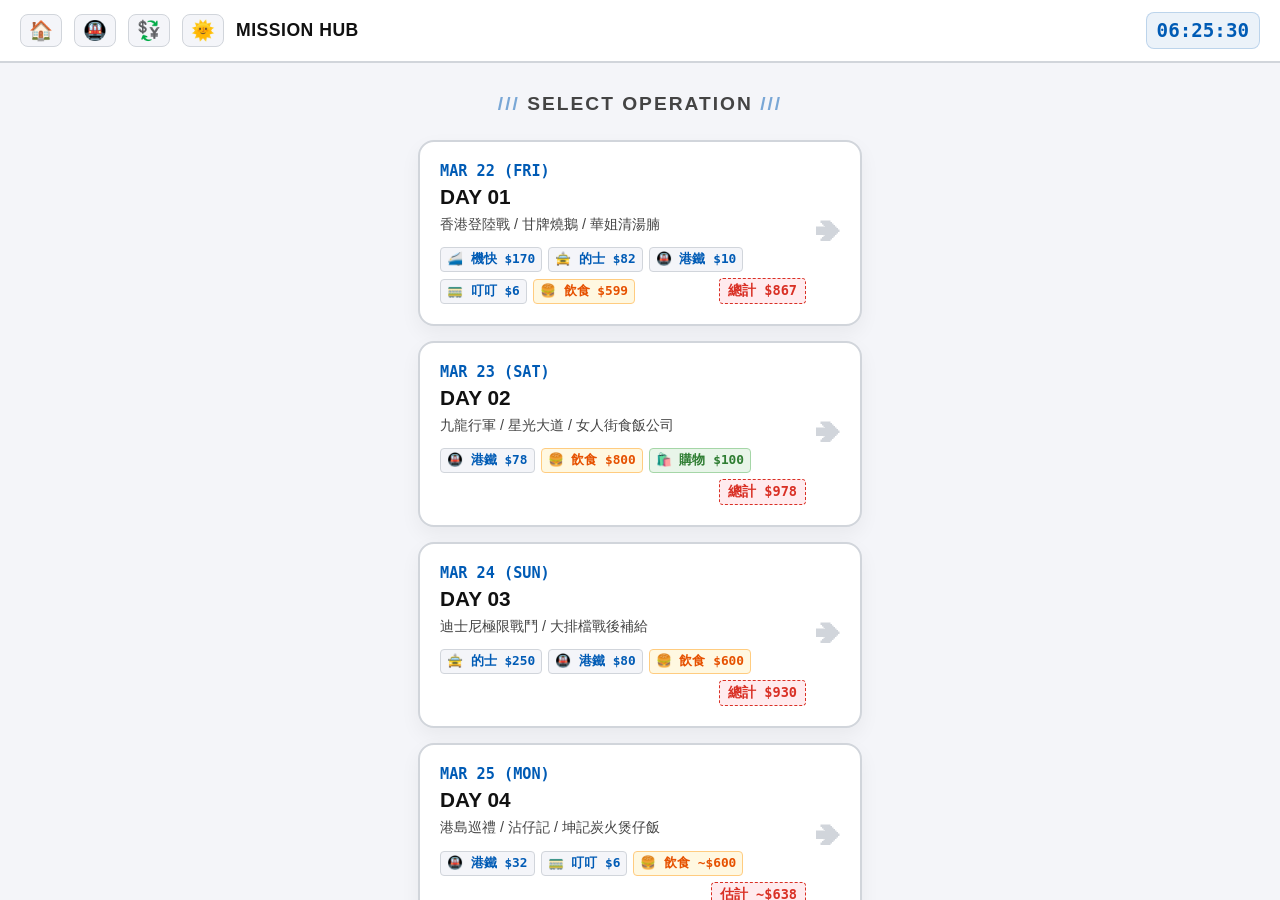
==== commit fc3ed1b3: "Add files via upload" ====
--- a/index.html
+++ b/index.html
@@ -5,6 +5,13 @@
     <meta name="viewport" content="width=device-width, initial-scale=1.0">
     <title>HKG_OPERATION | 香港行軍總署</title>
     <link rel="stylesheet" href="common.css">
+    <style>
+        /* 針對首頁飲食與購物標籤的客製化樣式 */
+        .f-tag { color: #e65100; border-color: #ffcc80; background: #fff8e1; }
+        body.dark-mode .f-tag { background: #3e2723; border-color: #ff9800; color: #ffcc80; }
+        .s-tag { color: #2e7d32; border-color: #a5d6a7; background: #e8f5e9; }
+        body.dark-mode .s-tag { background: #1b5e20; border-color: #4caf50; color: #a5d6a7; }
+    </style>
 </head>
 <body>
 
@@ -25,7 +32,6 @@
                 <span style="font-size: 0.9rem; color: var(--text-sub);">約合台幣：</span>
                 <span style="font-size: 1.3rem; font-weight: 900; color: #d93025; font-family: 'Consolas', monospace;"><span id="twd-output">0</span></span>
             </div>
-            <small id="rate-display" style="color:var(--text-sub); text-align: right; font-size: 0.75rem; display: block; margin-top: 4px;">準備獲取即時網路匯率...</small>
         </div>
 
         <div id="mtr-panel" class="currency-panel" style="left: 55px; width: 280px;">
@@ -61,11 +67,12 @@
                 <h2 class="day-title">DAY 01</h2>
                 <p class="day-sub">香港登陸戰 / 甘牌燒鵝 / 華姐清湯腩</p>
                 <div class="day-budget">
-                    <span class="b-tag">🚄 機快 $85</span>
-                    <span class="b-tag">🚖 的士 $41</span>
-                    <span class="b-tag">🚇 港鐵 $5</span>
+                    <span class="b-tag">🚄 機快 $170</span>
+                    <span class="b-tag">🚖 的士 $82</span>
+                    <span class="b-tag">🚇 港鐵 $10</span>
                     <span class="b-tag">🚃 叮叮 $6</span>
-                    <span class="b-total">小計 $137</span>
+                    <span class="b-tag f-tag">🍔 飲食 $599</span>
+                    <span class="b-total">總計 $867</span>
                 </div>
             </div>
             <span class="day-arrow">➔</span>
@@ -77,8 +84,10 @@
                 <h2 class="day-title">DAY 02</h2>
                 <p class="day-sub">九龍行軍 / 星光大道 / 女人街食飯公司</p>
                 <div class="day-budget">
-                    <span class="b-tag">🚇 港鐵 $39</span>
-                    <span class="b-total">小計 $39</span>
+                    <span class="b-tag">🚇 港鐵 $78</span>
+                    <span class="b-tag f-tag">🍔 飲食 $800</span>
+                    <span class="b-tag s-tag">🛍️ 購物 $100</span>
+                    <span class="b-total">總計 $978</span>
                 </div>
             </div>
             <span class="day-arrow">➔</span>
@@ -90,9 +99,10 @@
                 <h2 class="day-title">DAY 03</h2>
                 <p class="day-sub">迪士尼極限戰鬥 / 大排檔戰後補給</p>
                 <div class="day-budget">
-                    <span class="b-tag">🚖 的士 $125</span>
-                    <span class="b-tag">🚇 港鐵 $35</span>
-                    <span class="b-total">小計 $160</span>
+                    <span class="b-tag">🚖 的士 $250</span>
+                    <span class="b-tag">🚇 港鐵 $80</span>
+                    <span class="b-tag f-tag">🍔 飲食 $600</span>
+                    <span class="b-total">總計 $930</span>
                 </div>
             </div>
             <span class="day-arrow">➔</span>
@@ -104,9 +114,10 @@
                 <h2 class="day-title">DAY 04</h2>
                 <p class="day-sub">港島巡禮 / 沾仔記 / 坤記炭火煲仔飯</p>
                 <div class="day-budget">
-                    <span class="b-tag">🚇 港鐵 $16</span>
-                    <span class="b-tag">🚃 叮叮 $3</span>
-                    <span class="b-total">小計 $19</span>
+                    <span class="b-tag">🚇 港鐵 $32</span>
+                    <span class="b-tag">🚃 叮叮 $6</span>
+                    <span class="b-tag f-tag">🍔 飲食 ~$600</span>
+                    <span class="b-total">估計 ~$638</span>
                 </div>
             </div>
             <span class="day-arrow">➔</span>
@@ -118,24 +129,46 @@
                 <h2 class="day-title">DAY 05</h2>
                 <p class="day-sub">終極撤退 / 六安居推車飲茶 / 歸途</p>
                 <div class="day-budget">
-                    <span class="b-tag">🚃 叮叮 $6</span>
-                    <span class="b-tag">🚖 Uber $20</span>
-                    <span class="b-tag">🚇 港鐵 $5</span>
-                    <span class="b-tag">🚄 機快 $85</span>
-                    <span class="b-total">小計 $116</span>
+                    <span class="b-tag">🚃 叮叮 $12</span>
+                    <span class="b-tag">🚖 Uber $40</span>
+                    <span class="b-tag">🚇 港鐵 $10</span>
+                    <span class="b-tag">🚄 機快 $170</span>
+                    <span class="b-tag f-tag">🍔 飲食 ~$300</span>
+                    <span class="b-total">估計 ~$532</span>
                 </div>
             </div>
             <span class="day-arrow">➔</span>
         </a>
 
         <div class="budget-card">
-            <h3 class="budget-title">📊 行程總交通預算 (單人)</h3>
-            <div class="budget-row"><span>🚇 港鐵 (MTR)</span><span>$100 HKD</span></div>
-            <div class="budget-row"><span>🚖 Uber / 的士 (雙人均攤)</span><span>$186 HKD</span></div>
-            <div class="budget-row"><span>🚃 叮叮車 (Tram)</span><span>$15 HKD</span></div>
-            <div class="budget-row"><span>🚄 機場快線 (來回)</span><span>$170 HKD</span></div>
-            <div class="budget-total"><span style="font-family: -apple-system, BlinkMacSystemFont, 'Segoe UI', Roboto, sans-serif;">總計預估 (HKD)</span><span>$471</span></div>
-            <div class="budget-note">* 註: 上述為單人預估花費。機快(雙人套票)、Uber及的士皆已預設為雙人均攤計算，實際扣款依八達通與當下叫車為準。</div>
+            <h3 class="budget-title">📊 戰備資金總核算 (雙人總計)</h3>
+            <div class="budget-row">
+                <span>🚇 港鐵 (MTR) 雙人</span>
+                <span>~$210 HKD</span>
+            </div>
+            <div class="budget-row">
+                <span>🚃 叮叮車 (Tram) 雙人</span>
+                <span>$24 HKD</span>
+            </div>
+            <div class="budget-row">
+                <span>🚖 Uber / 的士 雙人</span>
+                <span>~$372 HKD</span>
+            </div>
+            <div class="budget-row">
+                <span>🚄 機場快線 (來回雙趟)</span>
+                <span>$340 HKD</span>
+            </div>
+            <div class="budget-row" style="border-top: 1px dashed rgba(0, 91, 181, 0.3); padding-top: 8px; margin-top: 5px;">
+                <span style="color:#e65100; font-weight:bold;">🍔 飲食吃喝 (雙人總計)</span>
+                <span style="color:#e65100; font-weight:bold;">~$2,899 HKD</span>
+            </div>
+            <div class="budget-total">
+                <span style="font-family: -apple-system, BlinkMacSystemFont, 'Segoe UI', Roboto, sans-serif;">雙人準備金總額 (車+食)</span>
+                <span>約 $4,000 HKD</span>
+            </div>
+            <div class="budget-note">
+                * 註：以上金額皆為<b>「雙人總價」</b>。除了在 Klook 預先刷卡買好的票券（如機票、門票、DPA）外，建議兩人共同準備約 <b>$4,000 HKD 現金</b> 作為這 5 天的八達通儲值與當地吃飯花費。
+            </div>
         </div>
     </div>
 
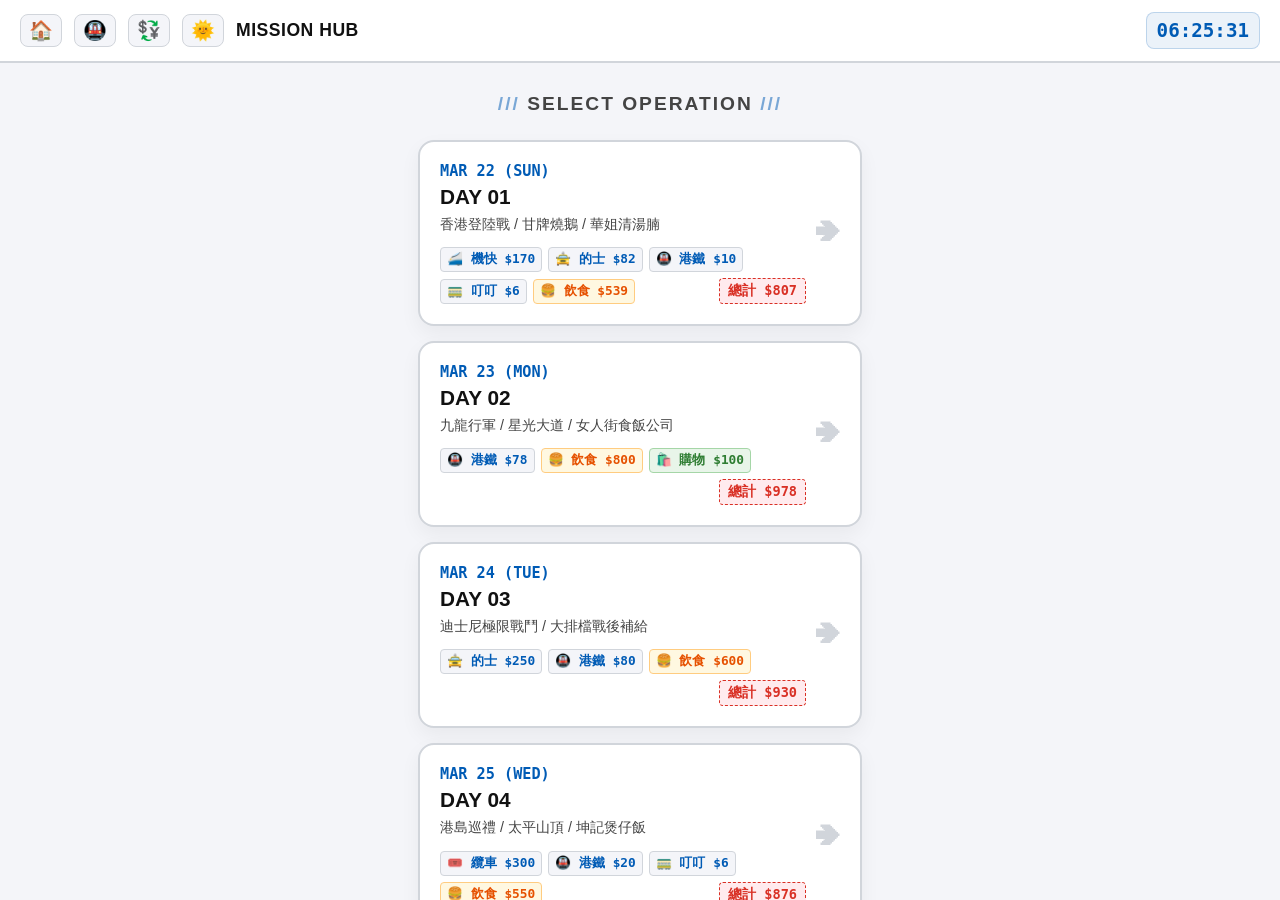
==== commit fc5f02b9: "Add files via upload" ====
--- a/index.html
+++ b/index.html
@@ -29,7 +29,7 @@
             <div style="font-size: 0.95rem; font-weight: 800; color: var(--tech-blue); border-bottom: 1px dashed var(--border-color); padding-bottom: 5px;">匯率換算 (HKD ➔ TWD)</div>
             <input type="number" id="hkd-input" placeholder="輸入 HKD 金額" oninput="calcCurrency()">
             <div style="display: flex; justify-content: space-between; align-items: baseline; margin-top: 5px;">
-                <span style="font-size: 0.9rem; color: var(--text-sub);">約合台幣：</span>
+                <span style="font-size: 0.9rem; color: var(--text-sub);">合台幣：</span>
                 <span style="font-size: 1.3rem; font-weight: 900; color: #d93025; font-family: 'Consolas', monospace;"><span id="twd-output">0</span></span>
             </div>
         </div>
@@ -63,7 +63,7 @@
 
         <a href="hk_day01.html" class="day-card">
             <div class="day-info">
-                <span class="day-date">MAR 22 (FRI)</span>
+                <span class="day-date">MAR 22 (SUN)</span>
                 <h2 class="day-title">DAY 01</h2>
                 <p class="day-sub">香港登陸戰 / 甘牌燒鵝 / 華姐清湯腩</p>
                 <div class="day-budget">
@@ -71,8 +71,8 @@
                     <span class="b-tag">🚖 的士 $82</span>
                     <span class="b-tag">🚇 港鐵 $10</span>
                     <span class="b-tag">🚃 叮叮 $6</span>
-                    <span class="b-tag f-tag">🍔 飲食 $599</span>
-                    <span class="b-total">總計 $867</span>
+                    <span class="b-tag f-tag">🍔 飲食 $539</span>
+                    <span class="b-total">總計 $807</span>
                 </div>
             </div>
             <span class="day-arrow">➔</span>
@@ -80,7 +80,7 @@
 
         <a href="hk_day02.html" class="day-card">
             <div class="day-info">
-                <span class="day-date">MAR 23 (SAT)</span>
+                <span class="day-date">MAR 23 (MON)</span>
                 <h2 class="day-title">DAY 02</h2>
                 <p class="day-sub">九龍行軍 / 星光大道 / 女人街食飯公司</p>
                 <div class="day-budget">
@@ -95,7 +95,7 @@
 
         <a href="hk_day03.html" class="day-card">
             <div class="day-info">
-                <span class="day-date">MAR 24 (SUN)</span>
+                <span class="day-date">MAR 24 (TUE)</span>
                 <h2 class="day-title">DAY 03</h2>
                 <p class="day-sub">迪士尼極限戰鬥 / 大排檔戰後補給</p>
                 <div class="day-budget">
@@ -110,14 +110,15 @@
 
         <a href="hk_day04.html" class="day-card">
             <div class="day-info">
-                <span class="day-date">MAR 25 (MON)</span>
+                <span class="day-date">MAR 25 (WED)</span>
                 <h2 class="day-title">DAY 04</h2>
-                <p class="day-sub">港島巡禮 / 沾仔記 / 坤記炭火煲仔飯</p>
+                <p class="day-sub">港島巡禮 / 太平山頂 / 坤記煲仔飯</p>
                 <div class="day-budget">
-                    <span class="b-tag">🚇 港鐵 $32</span>
+                    <span class="b-tag">🎟️ 纜車 $300</span>
+                    <span class="b-tag">🚇 港鐵 $20</span>
                     <span class="b-tag">🚃 叮叮 $6</span>
-                    <span class="b-tag f-tag">🍔 飲食 ~$600</span>
-                    <span class="b-total">估計 ~$638</span>
+                    <span class="b-tag f-tag">🍔 飲食 $550</span>
+                    <span class="b-total">總計 $876</span>
                 </div>
             </div>
             <span class="day-arrow">➔</span>
@@ -125,16 +126,15 @@
 
         <a href="hk_day05.html" class="day-card">
             <div class="day-info">
-                <span class="day-date">MAR 26 (TUE)</span>
+                <span class="day-date">MAR 26 (THU)</span>
                 <h2 class="day-title">DAY 05</h2>
-                <p class="day-sub">終極撤退 / 六安居推車飲茶 / 歸途</p>
+                <p class="day-sub">終極撤退 / 華星冰室早餐 / 歸途</p>
                 <div class="day-budget">
-                    <span class="b-tag">🚃 叮叮 $12</span>
                     <span class="b-tag">🚖 Uber $40</span>
                     <span class="b-tag">🚇 港鐵 $10</span>
                     <span class="b-tag">🚄 機快 $170</span>
-                    <span class="b-tag f-tag">🍔 飲食 ~$300</span>
-                    <span class="b-total">估計 ~$532</span>
+                    <span class="b-tag f-tag">🍔 飲食 $300</span>
+                    <span class="b-total">總計 $520</span>
                 </div>
             </div>
             <span class="day-arrow">➔</span>
@@ -143,31 +143,35 @@
         <div class="budget-card">
             <h3 class="budget-title">📊 戰備資金總核算 (雙人總計)</h3>
             <div class="budget-row">
-                <span>🚇 港鐵 (MTR) 雙人</span>
-                <span>~$210 HKD</span>
+                <span>🚇 港鐵 (MTR)</span>
+                <span>$198 HKD</span>
             </div>
             <div class="budget-row">
-                <span>🚃 叮叮車 (Tram) 雙人</span>
-                <span>$24 HKD</span>
+                <span>🚃 叮叮車 (Tram)</span>
+                <span>$12 HKD</span>
             </div>
             <div class="budget-row">
-                <span>🚖 Uber / 的士 雙人</span>
-                <span>~$372 HKD</span>
+                <span>🚖 Uber / 的士</span>
+                <span>$372 HKD</span>
             </div>
             <div class="budget-row">
                 <span>🚄 機場快線 (來回雙趟)</span>
                 <span>$340 HKD</span>
             </div>
+            <div class="budget-row">
+                <span>🎟️ 門票與購物 (纜車+小巴牌)</span>
+                <span>$400 HKD</span>
+            </div>
             <div class="budget-row" style="border-top: 1px dashed rgba(0, 91, 181, 0.3); padding-top: 8px; margin-top: 5px;">
-                <span style="color:#e65100; font-weight:bold;">🍔 飲食吃喝 (雙人總計)</span>
-                <span style="color:#e65100; font-weight:bold;">~$2,899 HKD</span>
+                <span style="color:#e65100; font-weight:bold;">🍔 飲食吃喝</span>
+                <span style="color:#e65100; font-weight:bold;">$2,789 HKD</span>
             </div>
             <div class="budget-total">
-                <span style="font-family: -apple-system, BlinkMacSystemFont, 'Segoe UI', Roboto, sans-serif;">雙人準備金總額 (車+食)</span>
-                <span>約 $4,000 HKD</span>
+                <span style="font-family: -apple-system, BlinkMacSystemFont, 'Segoe UI', Roboto, sans-serif;">雙人準備金總額</span>
+                <span>$4,111 HKD</span>
             </div>
             <div class="budget-note">
-                * 註：以上金額皆為<b>「雙人總價」</b>。除了在 Klook 預先刷卡買好的票券（如機票、門票、DPA）外，建議兩人共同準備約 <b>$4,000 HKD 現金</b> 作為這 5 天的八達通儲值與當地吃飯花費。
+                * 註：以上金額為精確計算之<b>「雙人總花費」</b>。除出發前可在 Klook 刷卡的票券外，請確保兩人共同擁有 $4,111 HKD 的實體資金（含八達通儲值與港幣現金）以利任務順利遂行。
             </div>
         </div>
     </div>
